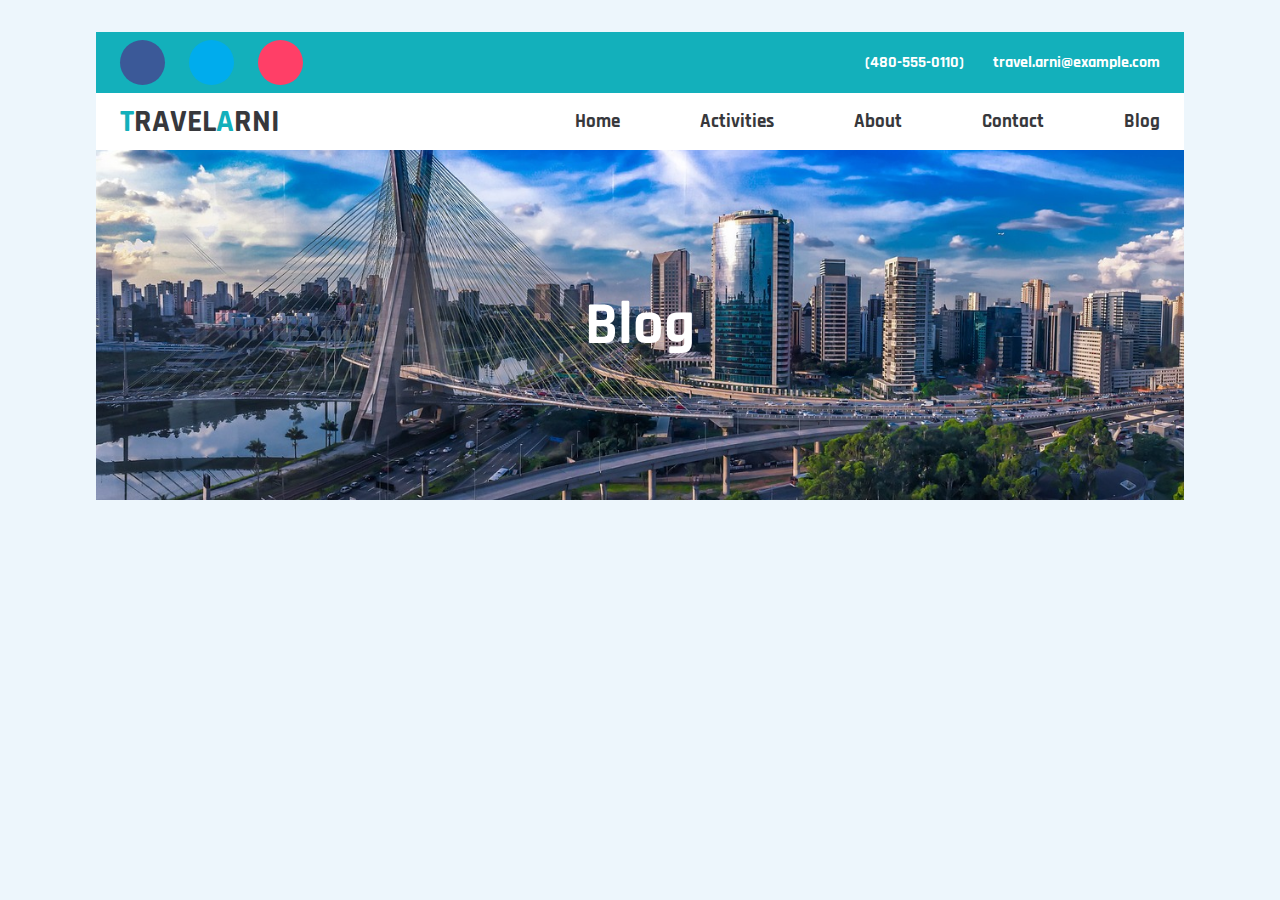
==== index.html @ bdde0948 "Agregando el header de la página Actividades" ====
<!DOCTYPE html>
<html lang="en">
  <head>
    <meta charset="UTF-8" />
    <meta name="viewport" content="width=device-width, initial-scale=1.0" />
    <title>Document</title>
    <link rel="preconnect" href="https://fonts.googleapis.com" />
    <link rel="preconnect" href="https://fonts.gstatic.com" crossorigin />
    <link
      href="https://fonts.googleapis.com/css2?family=Lato:wght@300;400&family=Rajdhani:wght@500;600;700&display=swap"
      rel="stylesheet"
    />
    <link
      rel="stylesheet"
      href="https://cdnjs.cloudflare.com/ajax/libs/font-awesome/6.5.1/css/all.min.css"
      integrity="sha512-DTOQO9RWCH3ppGqcWaEA1BIZOC6xxalwEsw9c2QQeAIftl+Vegovlnee1c9QX4TctnWMn13TZye+giMm8e2LwA=="
      crossorigin="anonymous"
      referrerpolicy="no-referrer"
    />

    <link rel="stylesheet" href="css/styles.css" />
  </head>
  <body>
    <div class="container">
      <nav class="navigation">
        <div class="navigation-container navigation-top">
          <div class="navigation-networks">
            <a href="#">
              <i class="fa-brands fa-facebook-f"></i>
            </a>
            <a href="#">
              <i class="fa-brands fa-twitter"></i>
            </a>
            <a href="#">
              <i class="fa-brands fa-instagram"></i>
            </a>
          </div>
          <div class="navigation-contact">
            <p class="navigation-text">
              <i class="fa-solid fa-phone"></i> (480-555-0110)
            </p>
            <p class="navigation-text">
              <i class="fa-solid fa-envelope"></i> travel.arni@example.com
            </p>
          </div>
        </div>
        <div class="navigation-container navigation-bottom">
          <a href="index.html" class="logo"
            ><span>T</span>ravel<span>a</span>rni</a
          >
          <ul class="navigation-list">
            <li class="navigation-li">
              <a href="#" class="navigation-link">Home</a>
            </li>
            <li class="navigation-li">
              <a href="#" class="navigation-link">Activities</a>
            </li>
            <li class="navigation-li">
              <a href="#" class="navigation-link">About</a>
            </li>
            <li class="navigation-li">
              <a href="#" class="navigation-link">Contact</a>
            </li>
            <li class="navigation-li">
              <a href="#" class="navigation-link">Blog</a>
            </li>
          </ul>
        </div>
      </nav>
      <header class="header">
        <h2 class="header-title">Blog</h2>
      </header>
    </div>
  </body>
</html>
---- css/styles.css ----
* {
  margin: 0;
  padding: 0;
  box-sizing: border-box;
  text-decoration: none;
  list-style-type: none;
}

.container {
  width: 85%;
  margin: 2rem auto;
}

html {
  font-size: 16px;
}

body {
  background-color: #EDF6FC;
}

.navigation-container {
  padding: 0.5rem 1.5rem;
}

.navigation-top {
  display: flex;
  justify-content: space-between;
  align-items: center;
  background-color: #13B0BB;
}
.navigation-top .navigation-networks {
  display: flex;
  gap: 1.5rem;
}
.navigation-top .navigation-networks a {
  display: flex;
  justify-content: center;
  align-items: center;
  width: 45px;
  height: 45px;
  border-radius: 100%;
  color: #fff;
  font-size: 1.3rem;
}
.navigation-top .navigation-networks a:nth-child(1) {
  background-color: #3B5998;
}
.navigation-top .navigation-networks a:nth-child(2) {
  background-color: #00ACED;
}
.navigation-top .navigation-networks a:nth-child(3) {
  background-color: #FF3F67;
}
.navigation-top .navigation-contact {
  display: flex;
  gap: 1.3rem;
}
.navigation-top .navigation-contact .navigation-text {
  color: #fff;
  font-family: "Rajdhani", sans-serif;
  font-weight: 700;
}
.navigation-top .navigation-contact .navigation-text i {
  margin-right: 0.5rem;
}

.navigation-bottom {
  background-color: #fff;
  display: flex;
  justify-content: space-between;
  align-items: center;
}
.navigation-bottom .logo {
  text-transform: uppercase;
  font-size: 2rem;
  font-family: "Rajdhani", sans-serif;
  font-weight: 700;
  color: #37383C;
}
.navigation-bottom .logo span {
  color: #13B0BB;
}
.navigation-bottom .navigation-list {
  display: flex;
  gap: 5rem;
}
.navigation-bottom .navigation-list .navigation-link {
  color: #37383C;
  font-family: "Rajdhani", sans-serif;
  font-size: 1.2rem;
  font-weight: 700;
}

.header {
  background-color: #13B0BB;
  min-height: 350px;
  display: flex;
  justify-content: center;
  align-items: center;
  color: #fff;
  font-family: "Rajdhani", sans-serif;
  font-size: 2.5rem;
  background-image: url(../../img/blog.jpg);
  background-size: cover;
  background-position: center;
}

/*# sourceMappingURL=styles.css.map */
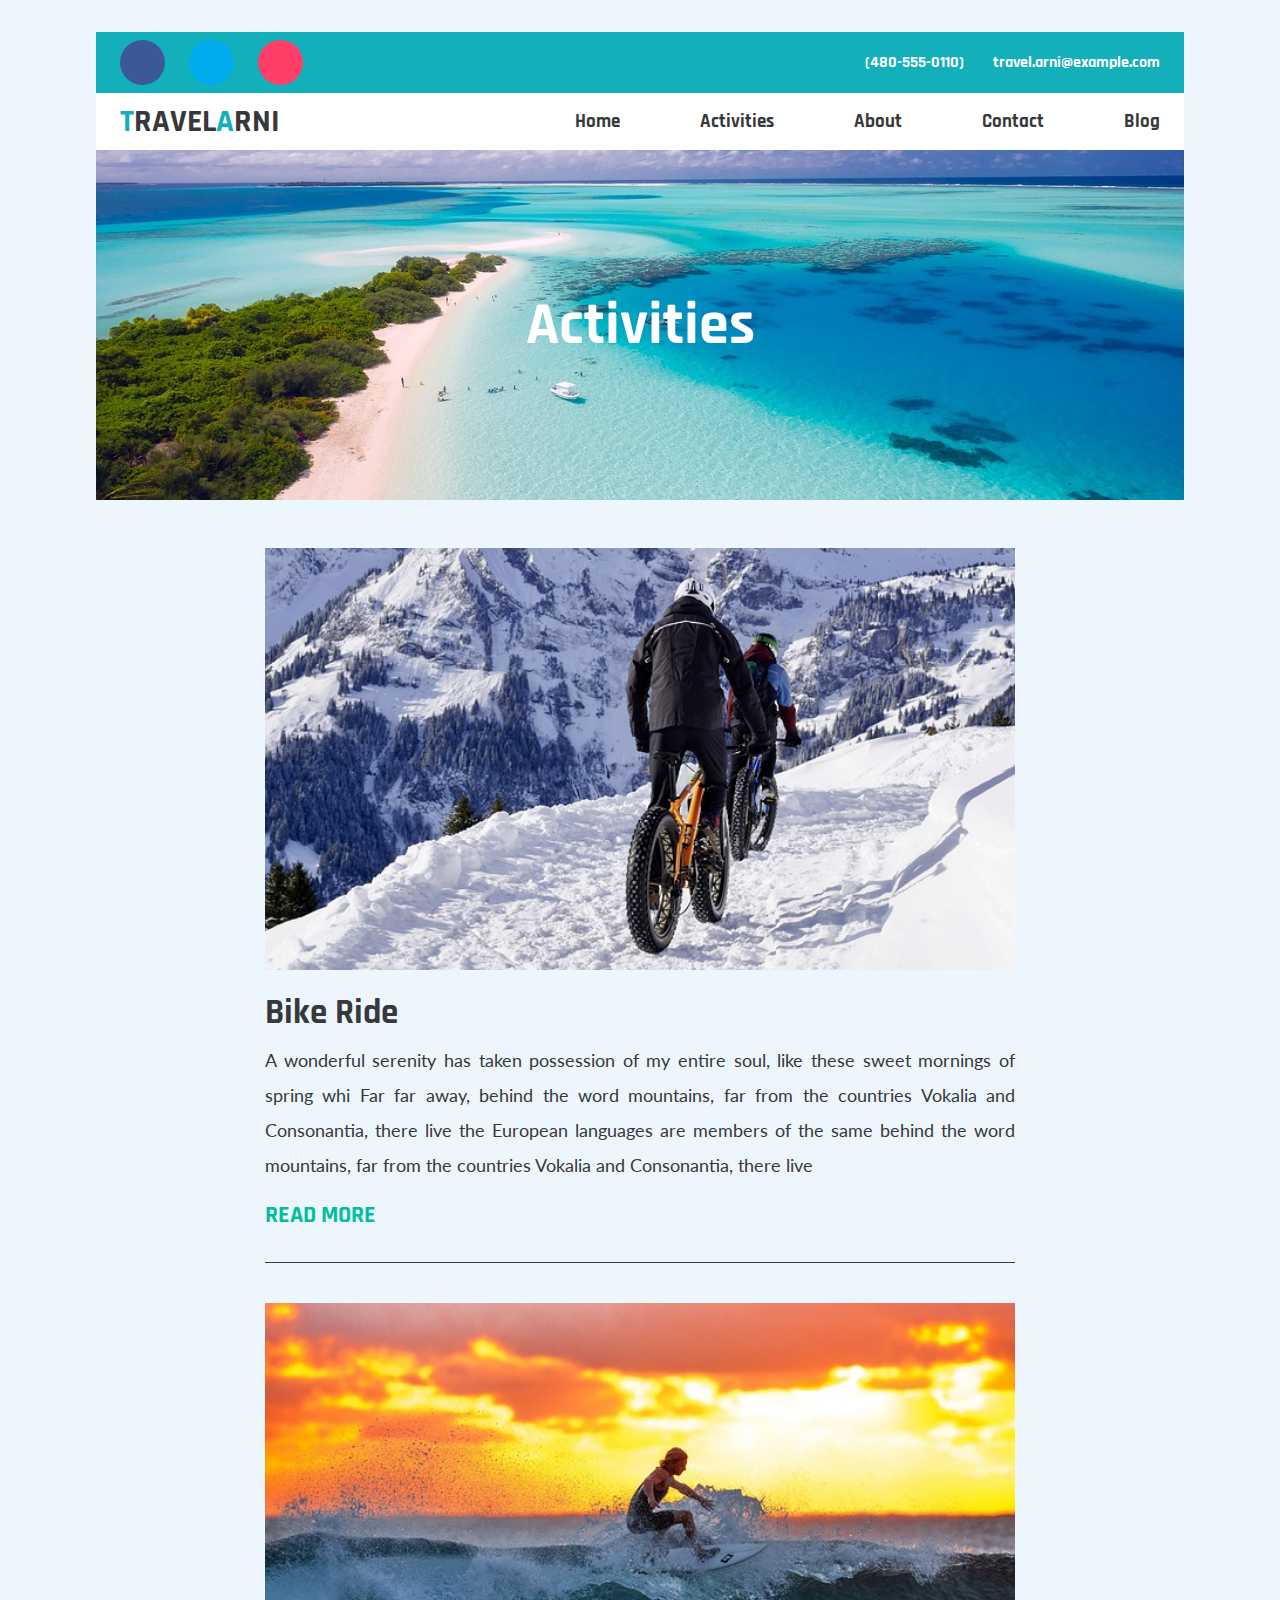
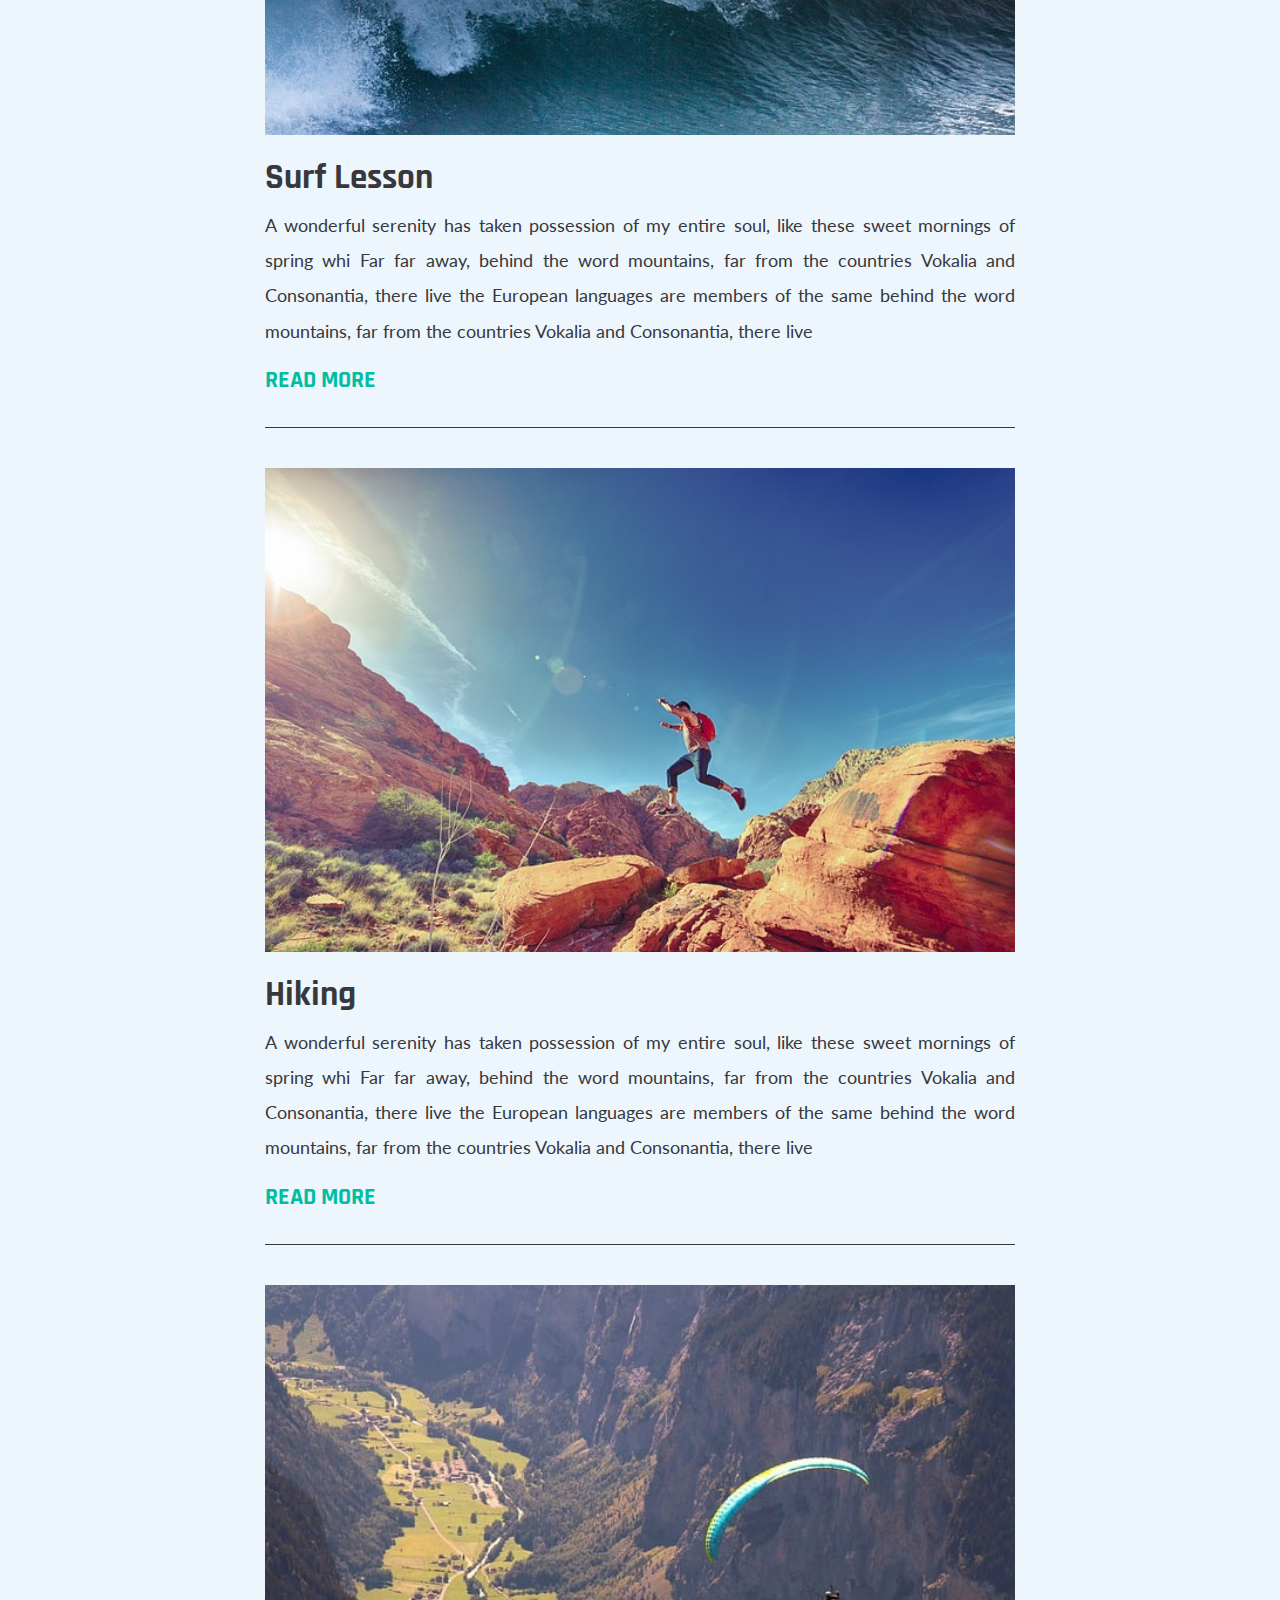
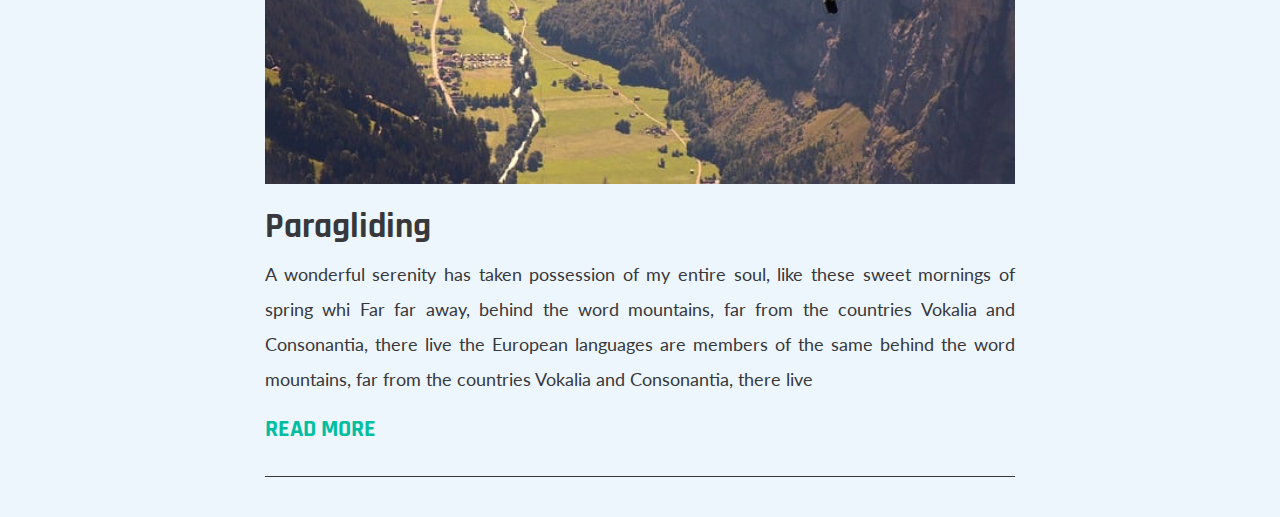
==== commit 4302c0d8: "Agregando el cuerpo de la página activities" ====
--- a/index.html
+++ b/index.html
@@ -68,8 +68,75 @@
         </div>
       </nav>
       <header class="header">
-        <h2 class="header-title">Blog</h2>
+        <h2 class="header-title">Activities</h2>
       </header>
+      <main class="main">
+        <div class="cards">
+          <div class="card">
+            <img src="img/snow-3066167_640.jpg" alt="" class="card-image" />
+            <div class="card-body">
+              <h2 class="card-title">Bike Ride</h2>
+              <p class="card-text">
+                A wonderful serenity has taken possession of my entire soul,
+                like these sweet mornings of spring whi Far far away, behind the
+                word mountains, far from the countries Vokalia and Consonantia,
+                there live the European languages are members of the same behind
+                the word mountains, far from the countries Vokalia and
+                Consonantia, there live
+              </p>
+              <a href="#" class="card-link">Read more</a>
+            </div>
+          </div>
+
+          <div class="card">
+            <img src="img/services_surf.jpg" alt="" class="card-image" />
+            <div class="card-body">
+              <h2 class="card-title">Surf Lesson</h2>
+              <p class="card-text">
+                A wonderful serenity has taken possession of my entire soul,
+                like these sweet mornings of spring whi Far far away, behind the
+                word mountains, far from the countries Vokalia and Consonantia,
+                there live the European languages are members of the same behind
+                the word mountains, far from the countries Vokalia and
+                Consonantia, there live
+              </p>
+              <a href="#" class="card-link">Read more</a>
+            </div>
+          </div>
+
+          <div class="card">
+            <img src="img/services_hiking.jpg" alt="" class="card-image" />
+            <div class="card-body">
+              <h2 class="card-title">Hiking</h2>
+              <p class="card-text">
+                A wonderful serenity has taken possession of my entire soul,
+                like these sweet mornings of spring whi Far far away, behind the
+                word mountains, far from the countries Vokalia and Consonantia,
+                there live the European languages are members of the same behind
+                the word mountains, far from the countries Vokalia and
+                Consonantia, there live
+              </p>
+              <a href="#" class="card-link">Read more</a>
+            </div>
+          </div>
+
+          <div class="card">
+            <img src="img/services_parapente.jpg" alt="" class="card-image" />
+            <div class="card-body">
+              <h2 class="card-title">Paragliding</h2>
+              <p class="card-text">
+                A wonderful serenity has taken possession of my entire soul,
+                like these sweet mornings of spring whi Far far away, behind the
+                word mountains, far from the countries Vokalia and Consonantia,
+                there live the European languages are members of the same behind
+                the word mountains, far from the countries Vokalia and
+                Consonantia, there live
+              </p>
+              <a href="#" class="card-link">Read more</a>
+            </div>
+          </div>
+        </div>
+      </main>
     </div>
   </body>
 </html>
--- a/css/styles.css
+++ b/css/styles.css
@@ -101,9 +101,51 @@
   color: #fff;
   font-family: "Rajdhani", sans-serif;
   font-size: 2.5rem;
-  background-image: url(../../img/blog.jpg);
+  background-image: url(../../img/activities.jpg);
   background-size: cover;
   background-position: center;
+  margin-bottom: 3rem;
+}
+
+.main {
+  width: 750px;
+  margin: 0 auto;
+}
+
+.cards {
+  width: 100%;
+}
+.cards .card {
+  padding-bottom: 2rem;
+  border-bottom: 1px solid #37383C;
+  margin-bottom: 2.5rem;
+}
+.cards .card .card-image {
+  width: 100%;
+  margin-bottom: 1rem;
+}
+.cards .card .card-title {
+  font-family: "Rajdhani", sans-serif;
+  margin-bottom: 0.5rem;
+  font-size: 2.2rem;
+  text-align: left;
+  color: #37383C;
+}
+.cards .card .card-text {
+  font-family: "Lato", serif;
+  line-height: 1.6;
+  font-size: 1.1rem;
+  text-align: justify;
+  color: #37383C;
+  line-height: 2;
+  margin-bottom: 1rem;
+}
+.cards .card .card-link {
+  color: #01BEA0;
+  font-family: "Rajdhani", sans-serif;
+  font-weight: bold;
+  text-transform: uppercase;
+  font-size: 1.5rem;
 }
 
 /*# sourceMappingURL=styles.css.map */
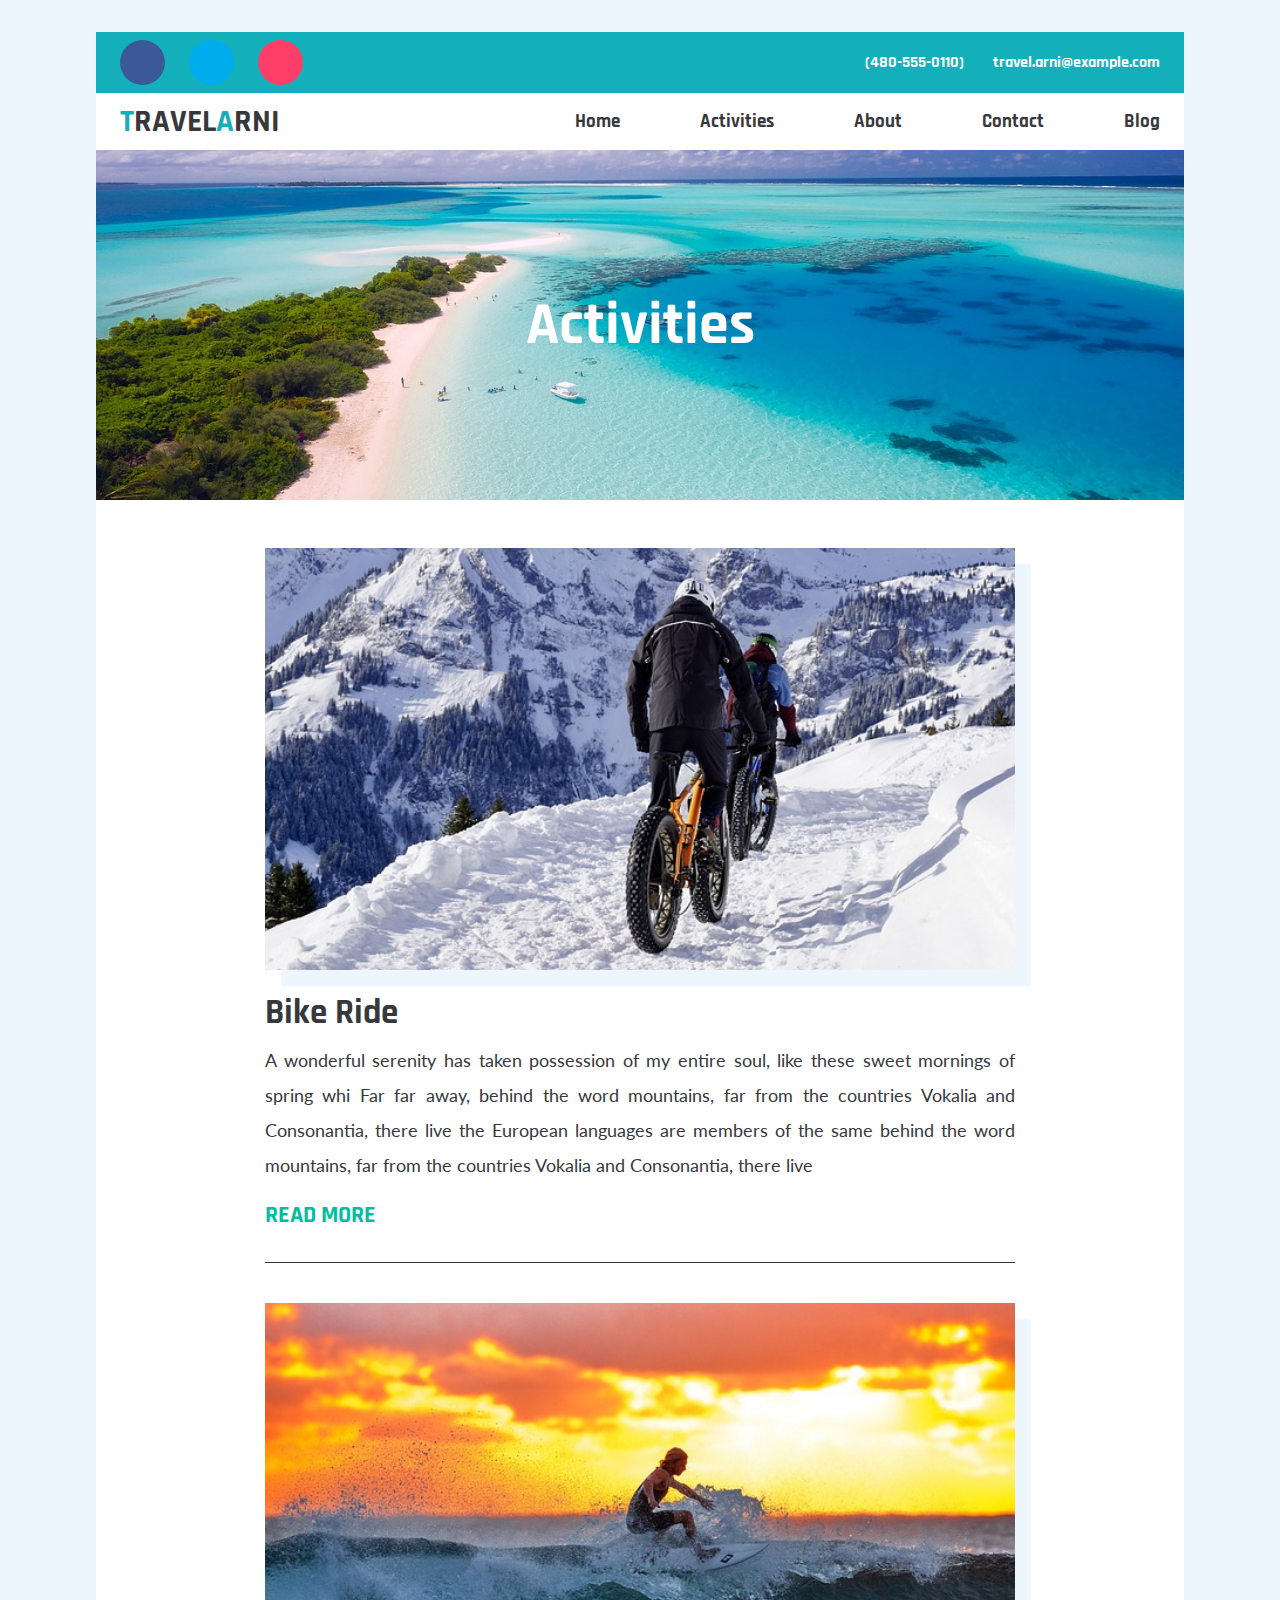
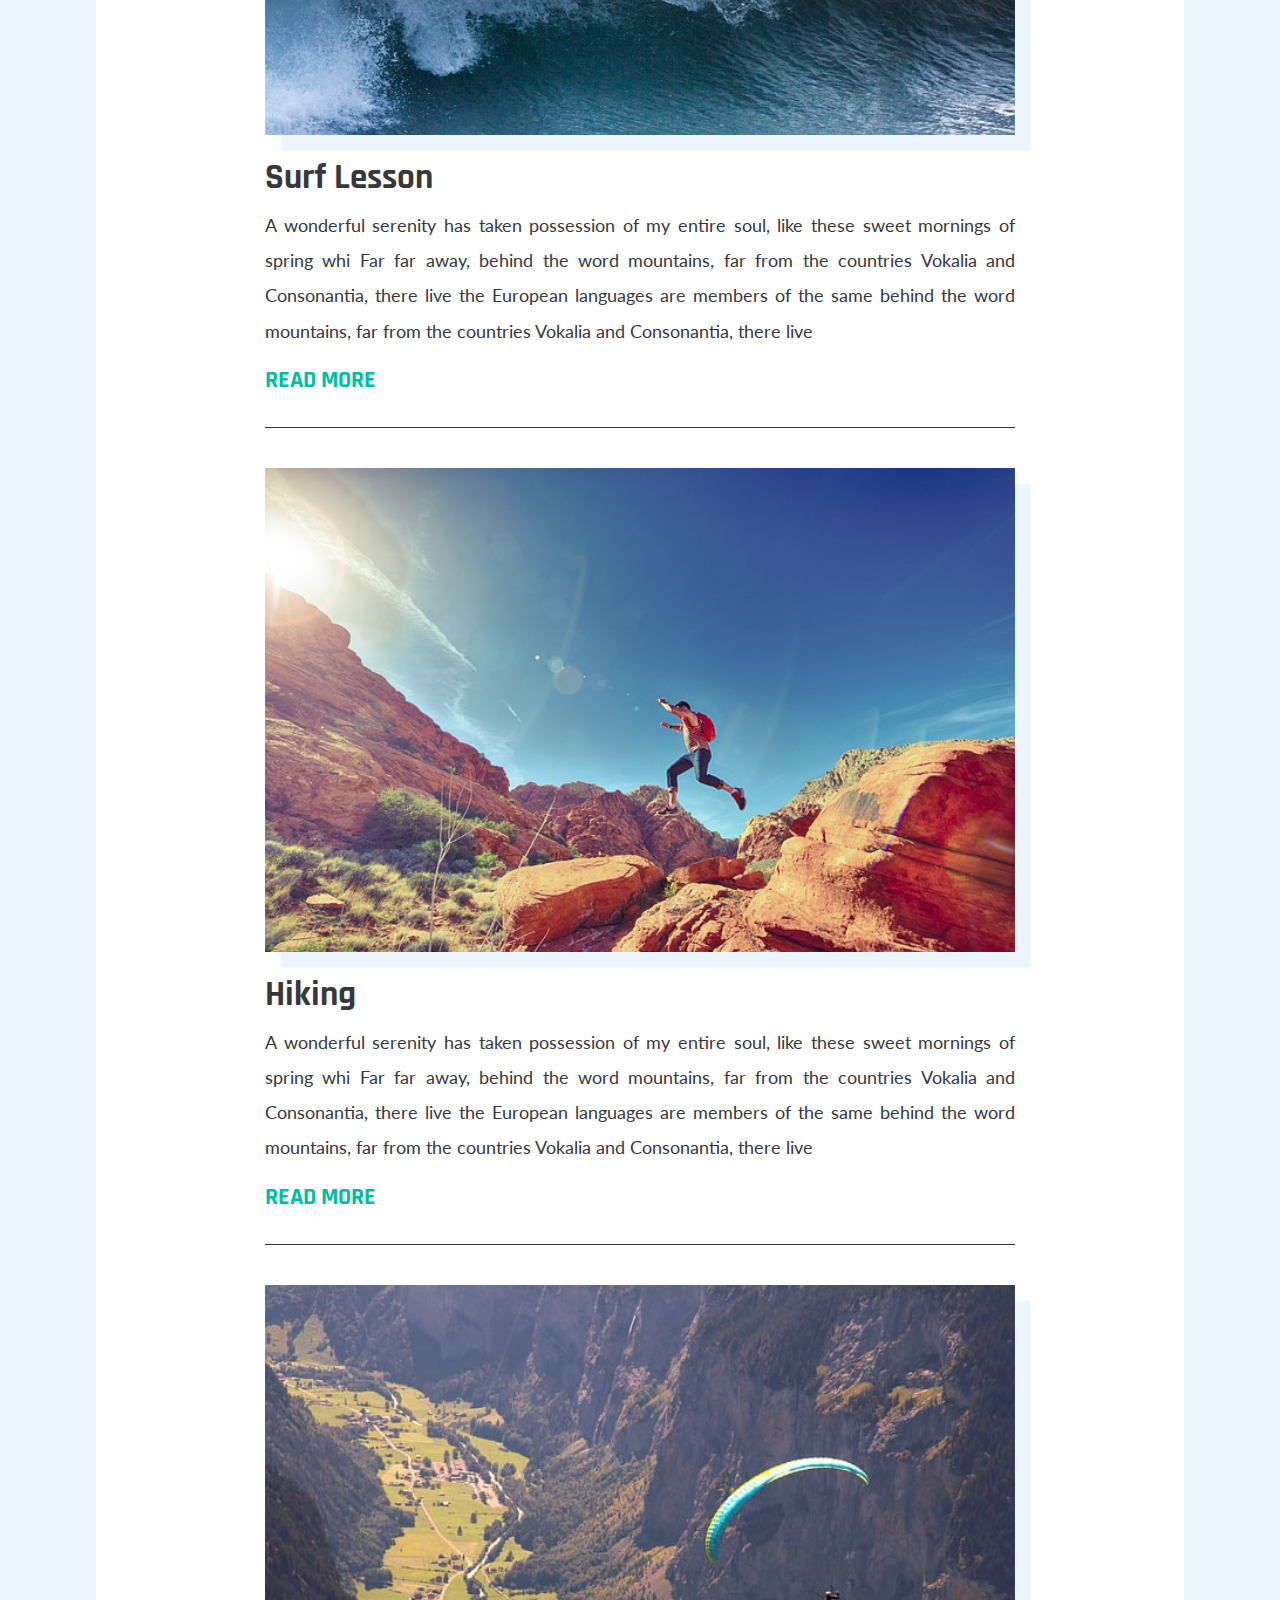
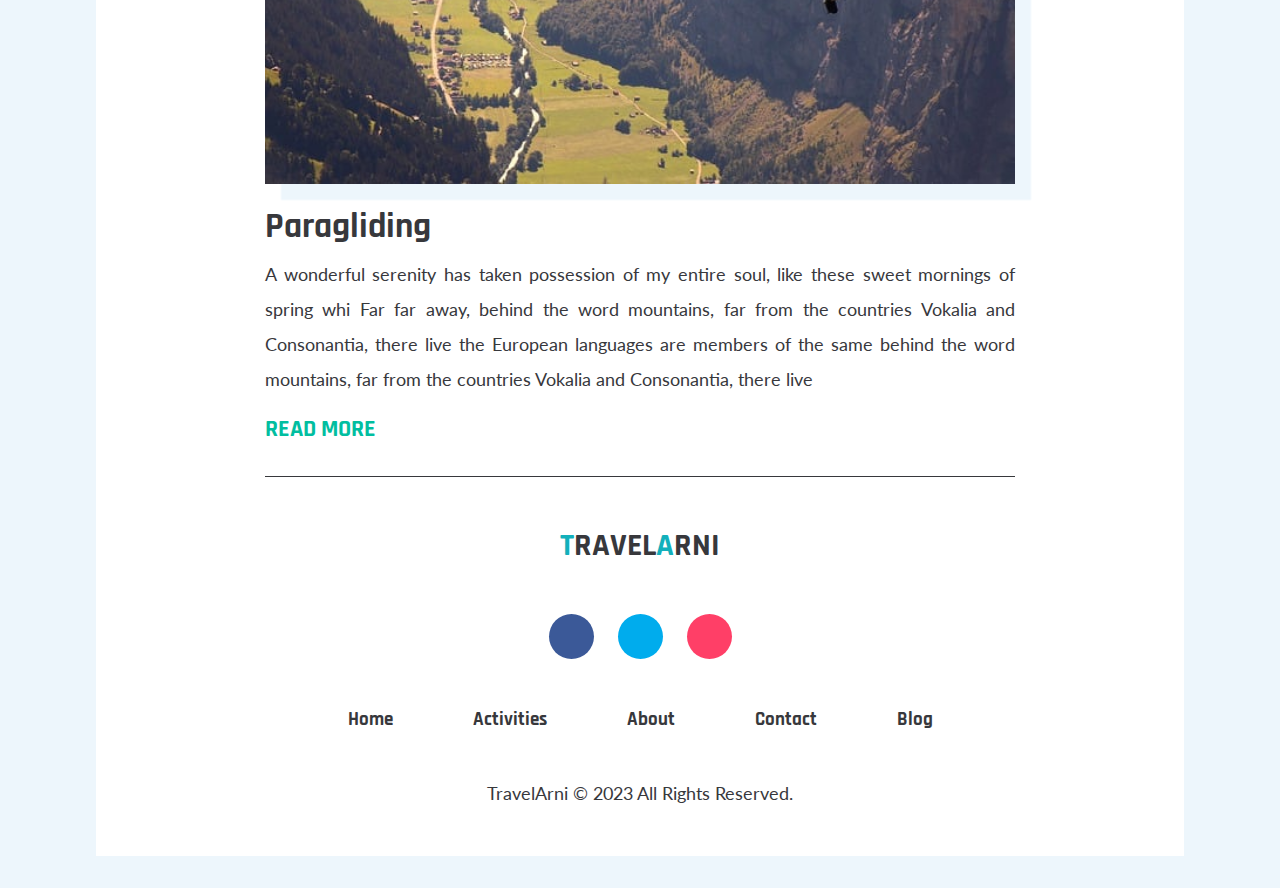
==== commit b7ef134b: "Agregando footer de la página activities y mejorando algunos detalles" ====
--- a/index.html
+++ b/index.html
@@ -3,7 +3,7 @@
   <head>
     <meta charset="UTF-8" />
     <meta name="viewport" content="width=device-width, initial-scale=1.0" />
-    <title>Document</title>
+    <title>TravelArni</title>
     <link rel="preconnect" href="https://fonts.googleapis.com" />
     <link rel="preconnect" href="https://fonts.gstatic.com" crossorigin />
     <link
@@ -137,6 +137,42 @@
           </div>
         </div>
       </main>
+      <footer class="footer">
+        <div class="footer-top">
+          <a href="index.html" class="logo"
+            ><span>T</span>ravel<span>a</span>rni</a
+          >
+          <div class="navigation-networks">
+            <a href="#">
+              <i class="fa-brands fa-facebook-f"></i>
+            </a>
+            <a href="#">
+              <i class="fa-brands fa-twitter"></i>
+            </a>
+            <a href="#">
+              <i class="fa-brands fa-instagram"></i>
+            </a>
+          </div>
+          <ul class="navigation-list">
+            <li class="navigation-li">
+              <a href="#" class="navigation-link">Home</a>
+            </li>
+            <li class="navigation-li">
+              <a href="#" class="navigation-link">Activities</a>
+            </li>
+            <li class="navigation-li">
+              <a href="#" class="navigation-link">About</a>
+            </li>
+            <li class="navigation-li">
+              <a href="#" class="navigation-link">Contact</a>
+            </li>
+            <li class="navigation-li">
+              <a href="#" class="navigation-link">Blog</a>
+            </li>
+          </ul>
+        </div>
+        <p class="footer-bottom">TravelArni © 2023 All Rights Reserved.</p>
+      </footer>
     </div>
   </body>
 </html>
--- a/css/styles.css
+++ b/css/styles.css
@@ -104,25 +104,30 @@
   background-image: url(../../img/activities.jpg);
   background-size: cover;
   background-position: center;
-  margin-bottom: 3rem;
 }
 
 .main {
+  padding-top: 3rem;
+  width: 100%;
+  background-color: #fff;
+}
+
+.cards {
   width: 750px;
   margin: 0 auto;
-}
-
-.cards {
-  width: 100%;
 }
 .cards .card {
   padding-bottom: 2rem;
   border-bottom: 1px solid #37383C;
   margin-bottom: 2.5rem;
 }
+.cards .card:last-child {
+  margin-bottom: 0;
+}
 .cards .card .card-image {
   width: 100%;
   margin-bottom: 1rem;
+  box-shadow: 1rem 1rem 0.1rem #EDF6FC;
 }
 .cards .card .card-title {
   font-family: "Rajdhani", sans-serif;
@@ -148,4 +153,68 @@
   font-size: 1.5rem;
 }
 
+.footer {
+  padding: 3rem 0;
+  background-color: #fff;
+}
+
+.footer-top {
+  display: flex;
+  flex-direction: column;
+  align-items: center;
+  gap: 3rem;
+}
+.footer-top .logo {
+  text-transform: uppercase;
+  font-size: 2rem;
+  font-family: "Rajdhani", sans-serif;
+  font-weight: 700;
+  color: #37383C;
+}
+.footer-top .logo span {
+  color: #13B0BB;
+}
+.footer-top .navigation-networks {
+  display: flex;
+  gap: 1.5rem;
+}
+.footer-top .navigation-networks a {
+  display: flex;
+  justify-content: center;
+  align-items: center;
+  width: 45px;
+  height: 45px;
+  border-radius: 100%;
+  color: #fff;
+  font-size: 1.3rem;
+}
+.footer-top .navigation-networks a:nth-child(1) {
+  background-color: #3B5998;
+}
+.footer-top .navigation-networks a:nth-child(2) {
+  background-color: #00ACED;
+}
+.footer-top .navigation-networks a:nth-child(3) {
+  background-color: #FF3F67;
+}
+.footer-top .navigation-list {
+  display: flex;
+  gap: 5rem;
+}
+.footer-top .navigation-list .navigation-link {
+  color: #37383C;
+  font-family: "Rajdhani", sans-serif;
+  font-size: 1.2rem;
+  font-weight: 700;
+}
+
+.footer-bottom {
+  margin-top: 3rem;
+  font-family: "Lato", serif;
+  line-height: 1.6;
+  font-size: 1.1rem;
+  text-align: center;
+  color: #37383C;
+}
+
 /*# sourceMappingURL=styles.css.map */
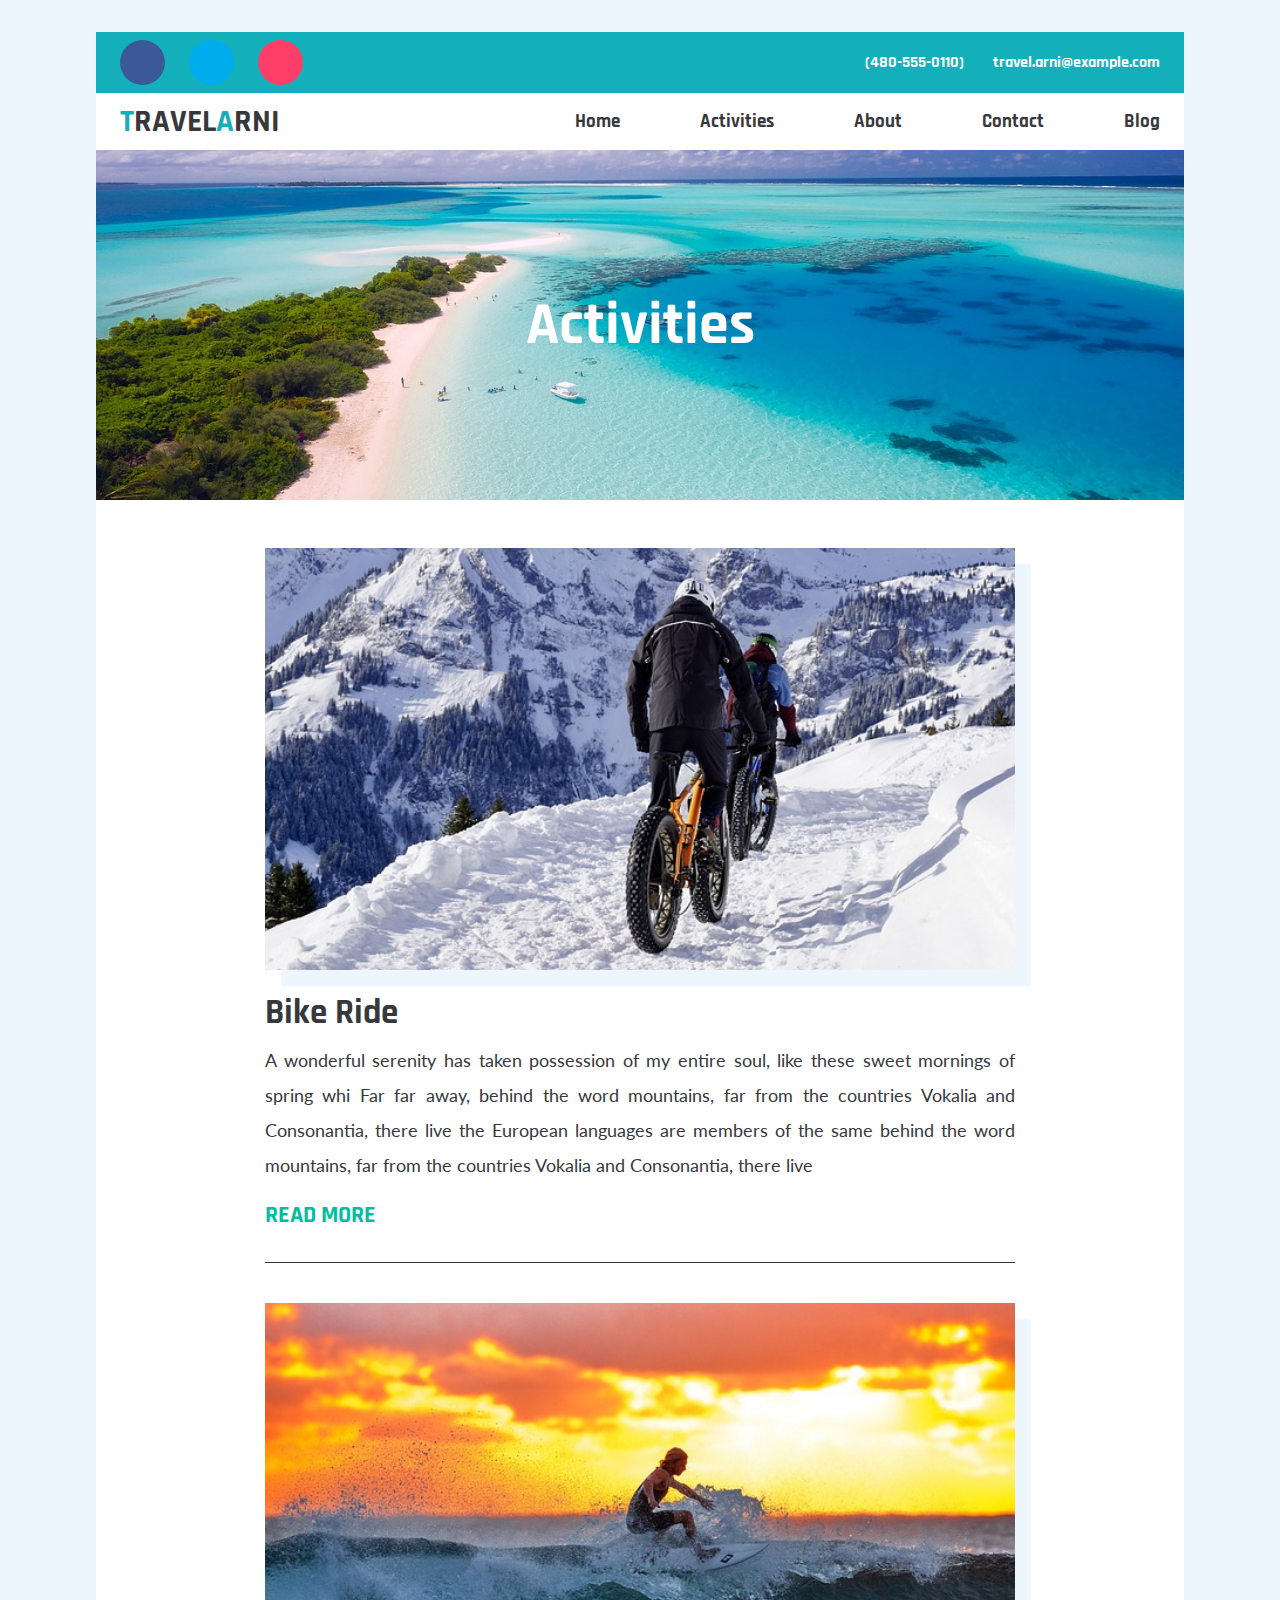
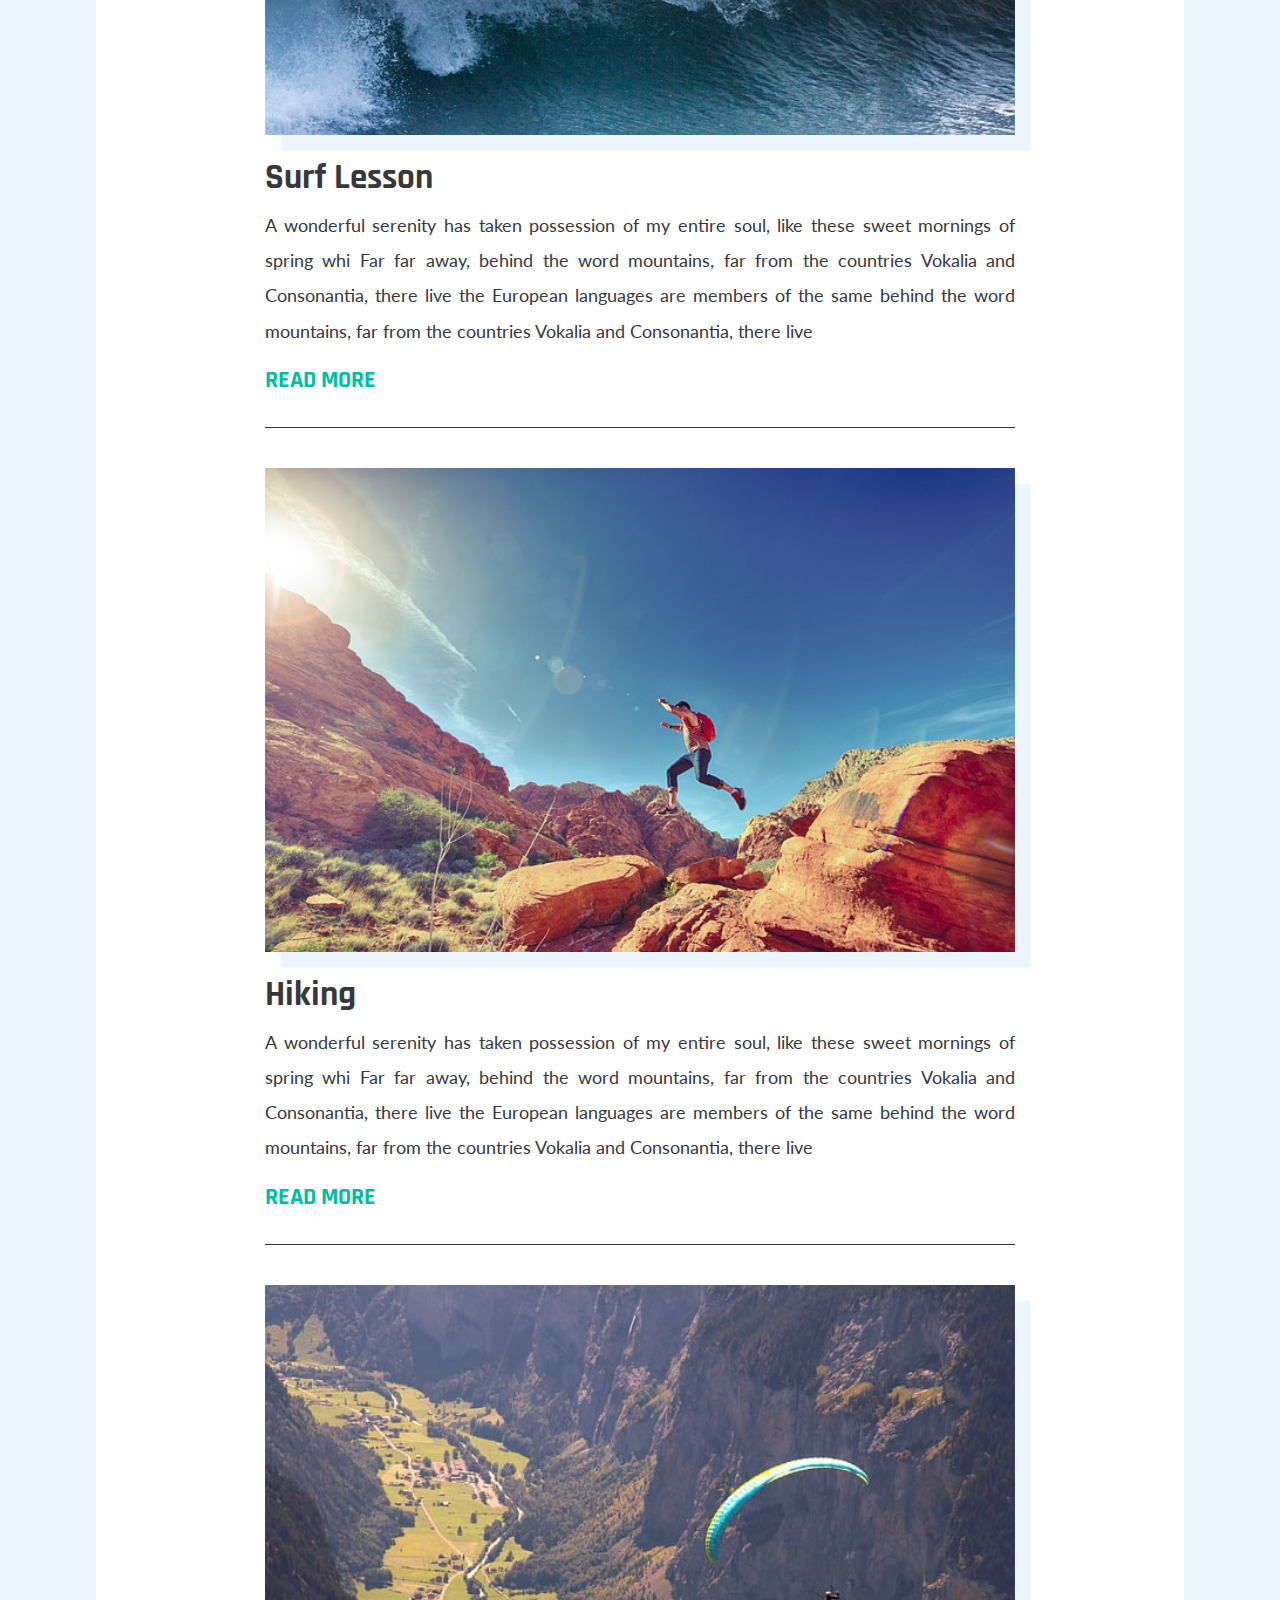
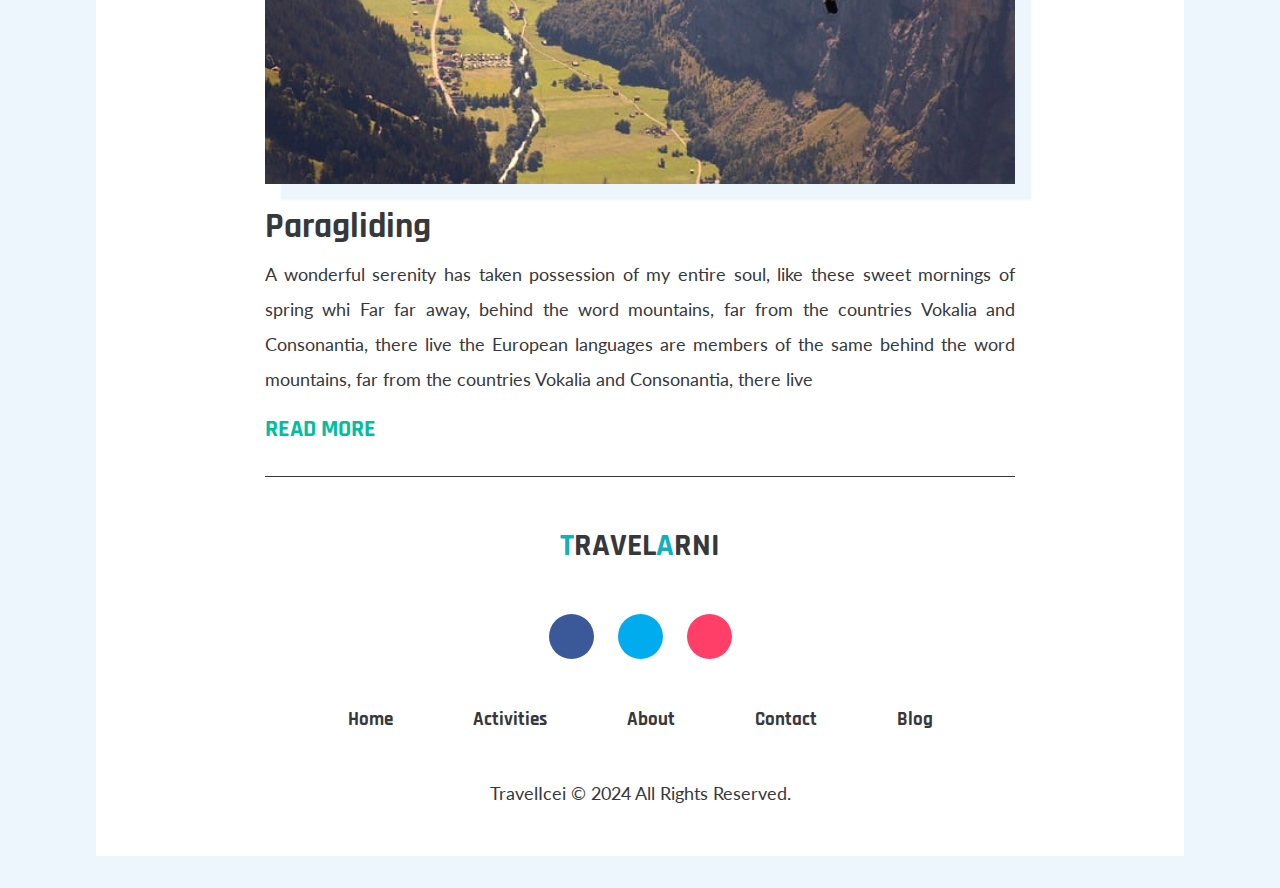
==== commit d960edef: "Modificando el footer copyright" ====
--- a/index.html
+++ b/index.html
@@ -48,6 +48,10 @@
           <a href="index.html" class="logo"
             ><span>T</span>ravel<span>a</span>rni</a
           >
+          <label for="menu">
+            <i class="fa-solid fa-bars"></i>
+          </label>
+          <input type="checkbox" id="menu" />
           <ul class="navigation-list">
             <li class="navigation-li">
               <a href="#" class="navigation-link">Home</a>
@@ -171,7 +175,7 @@
             </li>
           </ul>
         </div>
-        <p class="footer-bottom">TravelArni © 2023 All Rights Reserved.</p>
+        <p class="footer-bottom">TravelIcei © 2024 All Rights Reserved.</p>
       </footer>
     </div>
   </body>
--- a/css/styles.css
+++ b/css/styles.css
@@ -10,6 +10,12 @@
   width: 85%;
   margin: 2rem auto;
 }
+@media (max-width: 992px) {
+  .container {
+    width: 100%;
+    margin: 0rem auto;
+  }
+}
 
 html {
   font-size: 16px;
@@ -29,9 +35,21 @@
   align-items: center;
   background-color: #13B0BB;
 }
+@media (max-width: 768px) {
+  .navigation-top {
+    flex-direction: column;
+    gap: 1.3rem;
+  }
+}
 .navigation-top .navigation-networks {
   display: flex;
   gap: 1.5rem;
+}
+@media (max-width: 768px) {
+  .navigation-top .navigation-networks {
+    justify-content: space-between;
+    width: 100%;
+  }
 }
 .navigation-top .navigation-networks a {
   display: flex;
@@ -56,6 +74,12 @@
   display: flex;
   gap: 1.3rem;
 }
+@media (max-width: 768px) {
+  .navigation-top .navigation-contact {
+    width: 100%;
+    justify-content: space-between;
+  }
+}
 .navigation-top .navigation-contact .navigation-text {
   color: #fff;
   font-family: "Rajdhani", sans-serif;
@@ -70,6 +94,17 @@
   display: flex;
   justify-content: space-between;
   align-items: center;
+  position: relative;
+}
+@media (max-width: 992px) {
+  .navigation-bottom {
+    gap: 1rem;
+    flex-direction: column;
+    align-items: flex-start;
+  }
+  .navigation-bottom [type=checkbox]:checked + .navigation-list {
+    display: none;
+  }
 }
 .navigation-bottom .logo {
   text-transform: uppercase;
@@ -81,9 +116,33 @@
 .navigation-bottom .logo span {
   color: #13B0BB;
 }
+.navigation-bottom [for=menu] {
+  cursor: pointer;
+  display: none;
+}
+.navigation-bottom [for=menu] i {
+  font-size: 2rem;
+}
+@media (max-width: 992px) {
+  .navigation-bottom [for=menu] {
+    position: absolute;
+    top: 0.8rem;
+    right: 1rem;
+    display: block;
+  }
+}
+.navigation-bottom [type=checkbox] {
+  display: none;
+}
 .navigation-bottom .navigation-list {
   display: flex;
   gap: 5rem;
+}
+@media (max-width: 992px) {
+  .navigation-bottom .navigation-list {
+    flex-direction: column;
+    gap: 1.1rem;
+  }
 }
 .navigation-bottom .navigation-list .navigation-link {
   color: #37383C;
@@ -101,7 +160,7 @@
   color: #fff;
   font-family: "Rajdhani", sans-serif;
   font-size: 2.5rem;
-  background-image: url(../../img/activities.jpg);
+  background-image: url(../img/activities.jpg);
   background-size: cover;
   background-position: center;
 }
@@ -113,8 +172,13 @@
 }
 
 .cards {
-  width: 750px;
+  max-width: 750px;
   margin: 0 auto;
+}
+@media (max-width: 768px) {
+  .cards {
+    margin: 0 1rem;
+  }
 }
 .cards .card {
   padding-bottom: 2rem;
@@ -164,6 +228,11 @@
   align-items: center;
   gap: 3rem;
 }
+@media (max-width: 768px) {
+  .footer-top {
+    gap: 1.3rem;
+  }
+}
 .footer-top .logo {
   text-transform: uppercase;
   font-size: 2rem;
@@ -200,6 +269,20 @@
 .footer-top .navigation-list {
   display: flex;
   gap: 5rem;
+}
+@media (max-width: 992px) {
+  .footer-top .navigation-list {
+    gap: 1.5rem;
+  }
+}
+@media (max-width: 768px) {
+  .footer-top .navigation-list {
+    flex-direction: column;
+    gap: 1rem;
+  }
+}
+.footer-top .navigation-list .navigation-li {
+  text-align: center;
 }
 .footer-top .navigation-list .navigation-link {
   color: #37383C;
